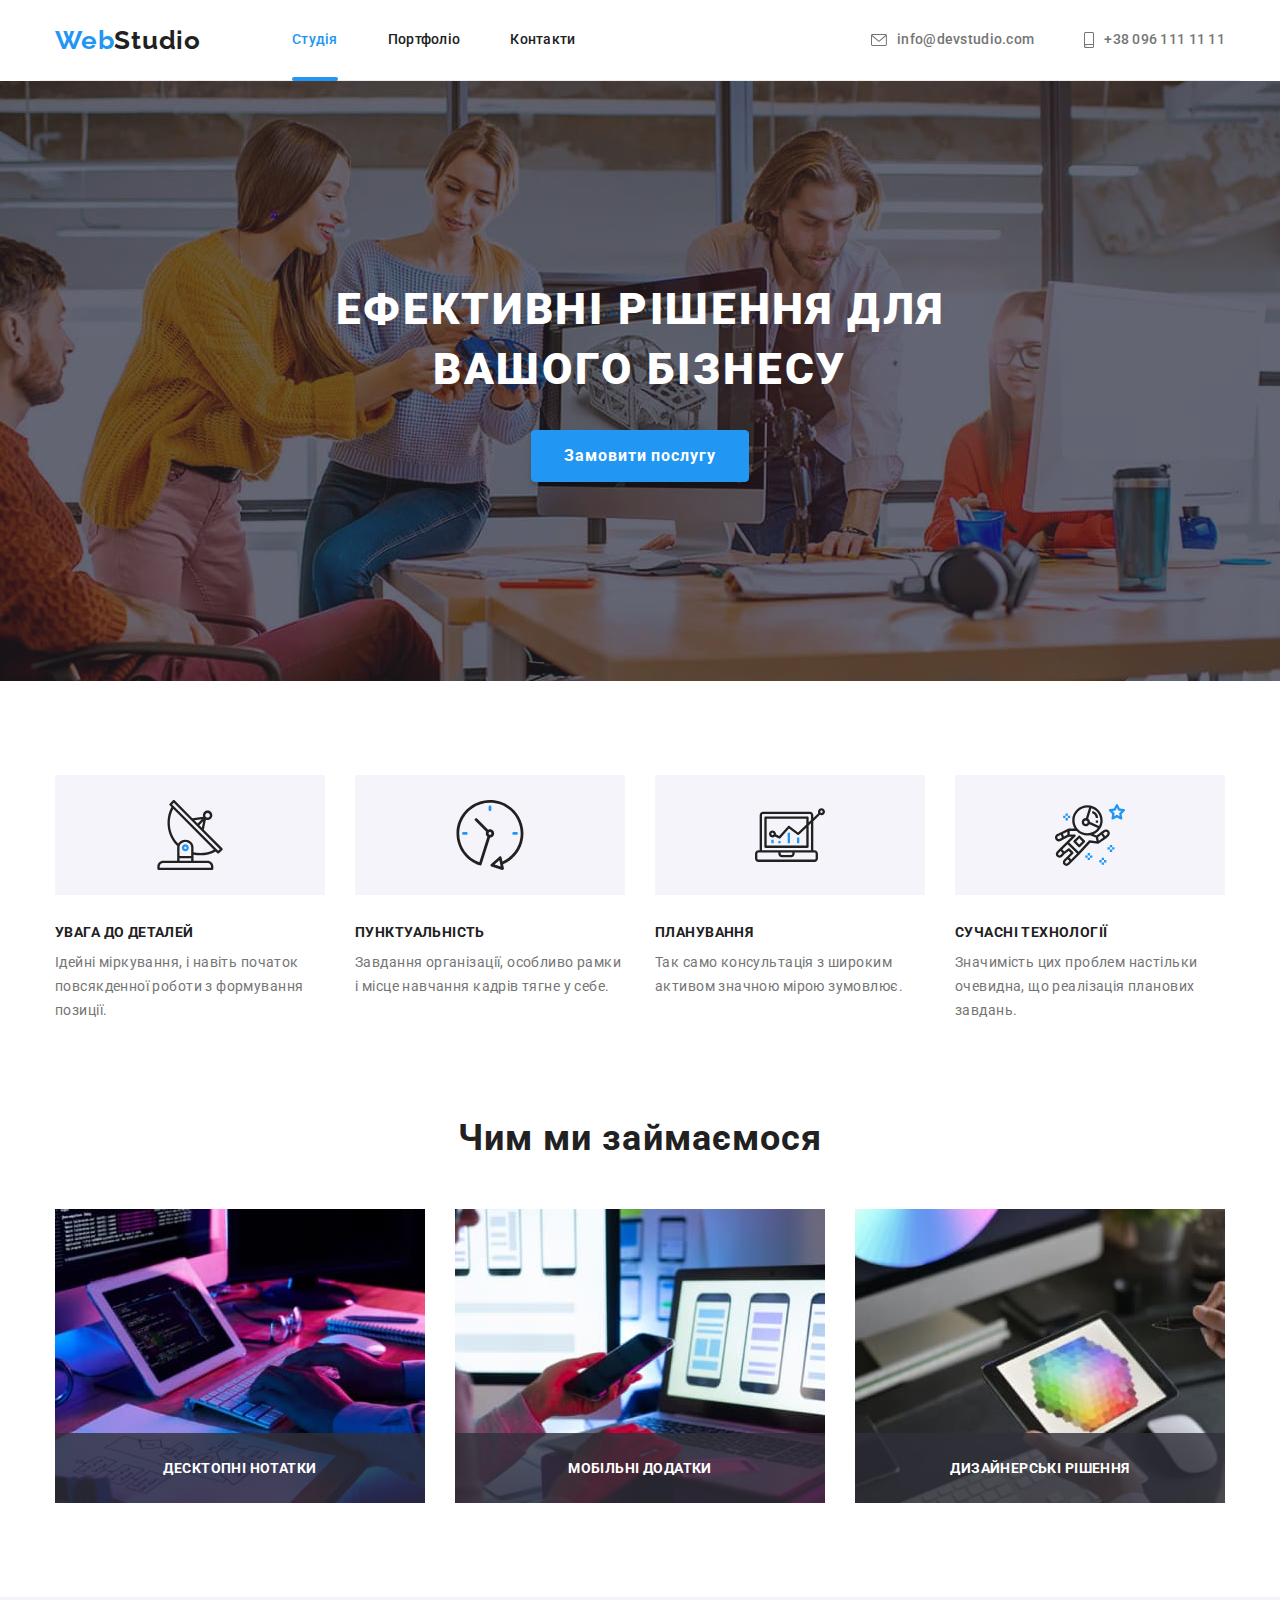
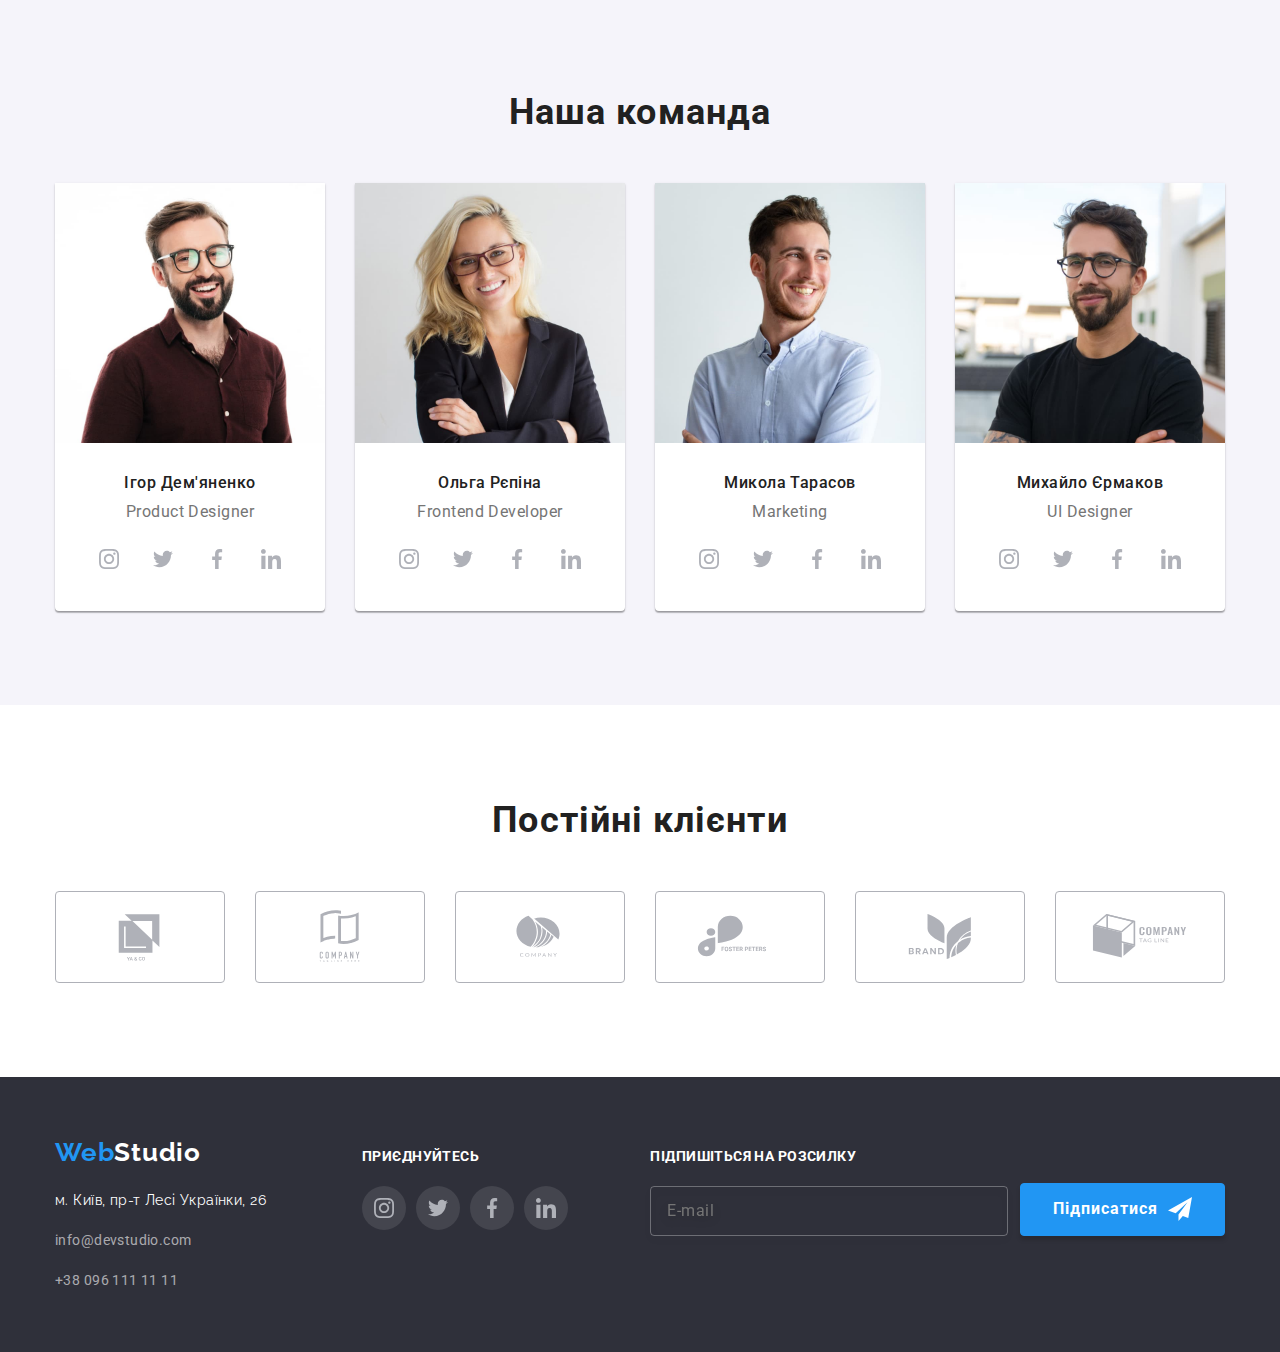
==== index.html @ d79de70c "Initial commit" ====
<!DOCTYPE html>
<html lang="uk">
  <head>
    <meta charset="UTF-8" />
    <meta http-equiv="X-UA-Compatible" content="IE=edge" />
    <meta name="viewport" content="width=device-width, initial-scale=1.0" />
    <title>WebStudio</title>
    <link rel="preconnect" href="https://fonts.googleapis.com" />
    <link rel="preconnect" href="https://fonts.gstatic.com" crossorigin />
    <link
      href="https://fonts.googleapis.com/css2?family=Raleway:wght@700&family=Roboto:wght@400;500;700;900&display=swap"
      rel="stylesheet"
    />
    <link
      rel="stylesheet"
      href="https://cdnjs.cloudflare.com/ajax/libs/modern-normalize/1.1.0/modern-normalize.min.css"
    />
    <link rel="stylesheet" href="./css/main.min.css" />
  </head>
  <body>
    <!--Шапка сторінки-->
    <header class="page-header">
      <div class="container page-header__container">
        <a href="./index.html" lang="en" class="logo"
          ><span class="logo__web">Web</span
          ><span>Studio</span></a
        >
        <nav class="nav">
          <ul class="nav__list">
            <li class="nav__item">
              <a class="nav__link nav__link--current" href="./index.html">Студія</a>
            </li>
            <li class="nav__item">
              <a class="nav__link" href="./portfolio.html">Портфоліо</a>
            </li>
            <li class="nav__item">
              <a class="nav__link" href="">Контакти</a>
            </li>
          </ul>
        </nav>

        <ul class="page-header__contacts">
          <li class="page-header__item">
            <a class="page-header__link" href="mailto:info@devstudio.com"
              ><svg class="page-header__icon" width="16px" height="12px">
                <use href="./images/symbol-defs.svg#icon-envelope"></use>
              </svg>
              info@devstudio.com</a
            >
          </li>
          <li class="page-header__item">
            <a class="page-header__link" href="tel:+380961111111"
              ><svg class="page-header__icon" width="10px" height="16px">
                <use href="./images/symbol-defs.svg#icon-smartphone"></use></svg
              >+38 096 111 11 11</a
            >
          </li>
        </ul>
      </div>
    </header>

    <!--Основна частина Ефективні рішення для вашого бізнесу-->
    <main>

      <!-- Hero  -->
      <section>
        <div class="hero">
          <div class="hero__container-title">
            <h1 class="hero__title">Ефективні рішення для вашого бізнесу</h1>
          </div>
          <button class="button-main hero__button" type="button" data-modal-open>
              Замовити послугу
          </button>
        </div>
      </section>

      <!-- Наші переваги-->
      <section class="feature section">
        <div class="container">
          <h2 class="hidden">Наші переваги</h2>
          <ul class="feature__list">
            <li>
              <div class="feature__card">
                <svg width="70" height="70">
                  <use href="./images/symbol-defs.svg#icon-antenna"></use>
                </svg>
              </div>
              <h3 class="feature__title">Увага до деталей</h3>
              <p class="feature__text">
                Ідейні міркування, і навіть початок повсякденної роботи з
                формування позиції.
              </p>
            </li>
            <li>
              <div class="feature__card">
                <svg width="70" height="70">
                  <use href="./images/symbol-defs.svg#icon-clock"></use>
                </svg>
              </div>
              <h3 class="feature__title">Пунктуальність</h3>
              <p class="feature__text">
                Завдання організації, особливо рамки і місце навчання кадрів
                тягне у себе.
              </p>
            </li>
            <li>
              <div class="feature__card">
                <svg width="70" height="70">
                  <use href="./images/symbol-defs.svg#icon-diagram"></use>
                </svg>
              </div>
              <h3 class="feature__title">Планування</h3>
              <p class="feature__text">
                Так само консультація з широким активом значною мірою зумовлює.
              </p>
            </li>
            <li>
              <div class="feature__card">
                <svg width="70" height="70">
                  <use href="./images/symbol-defs.svg#icon-astronaut"></use>
                </svg>
              </div>
              <h3 class="feature__title">Сучасні технології</h3>
              <p class="feature__text">
                Значимість цих проблем настільки очевидна, що реалізація
                планових завдань.
              </p>
            </li>
          </ul>
        </div>
      </section>

      <!--Чим ми займаємось-->
      <section class="services section">
        <div class="container">
          <h2 class="title">Чим ми займаємося</h2>
          <ul class="services-list">
            <li class="services-list__item">
              <img
                src="./images/box1.jpg"
                alt="Розробка сайтів"
                width="370"
                height="294"
              />
              <div class="services-list--decor">
                <h3 class="services-list__title">Десктопні нотатки</h3>
              </div>
            </li>
            <li class="services-list__item">
              <img
                src="./images/box2.jpg"
                alt="Розробка мобільних додатків"
                width="370"
                height="294"
              />
              <div class="services-list--decor">
                <h3 class="services-list__title">Мобільні додатки</h3>
              </div>
            </li>
            <li class="services-list__item">
              <img
                src="./images/box3.jpg"
                alt="Розробка дизайн макету"
                width="370"
                height="294"
              />
              <div class="services-list--decor">
                <h3 class="services-list__title">Дизайнерські рішення</h3>
              </div>
            </li>
          </ul>
        </div>
      </section>

      <!--Наша комада-->
      <section class="section section-bgc">
        <div class="container">
          <h2 class="title">Наша команда</h2>
          <ul class="staff-list">
            <li class="staff-list__item">
              <img src="./images/img.jpg" alt="Ігор Дем'яненко" width="270" />
              <div class="staff-list__description">
                <h3 class="staff-list__title">Ігор Дем'яненко</h3>
                <p class="staff-list__text" lang="en">Product Designer</p>
                
                <ul class="social-list">
                  <li class="social-list__item">
                    <a class="social-list__link" href="">
                      <svg class="social-list__icon" width="20px" height="20px">
                        <use
                          href="./images/symbol-defs.svg#icon-instagram"
                        ></use></svg
                    ></a>
                  </li>
                  <li class="social-list__item">
                    <a class="social-list__link" href="">
                      <svg class="social-list__icon" width="20px" height="20px">
                        <use
                          href="./images/symbol-defs.svg#icon-twitter"
                        ></use></svg
                    ></a>
                  </li>
                  <li class="social-list__item">
                    <a class="social-list__link" href="">
                      <svg class="social-list__icon" width="20px" height="20px">
                        <use
                          href="./images/symbol-defs.svg#icon-facebook"
                        ></use></svg
                    ></a>
                  </li>
                  <li class="social-list__item">
                    <a class="social-list__link" href="">
                      <svg class="social-list__icon" width="20px" height="20px">
                        <use
                          href="./images/symbol-defs.svg#icon-linkedin"
                        ></use></svg
                    ></a>
                  </li>
                </ul>
              </div>
            </li>
            <li class="staff-list__item">
              <img src="./images/img(1).jpg" alt="Ольга Рєпіна" width="270" />
              <div class="staff-list__description">
                <h3 class="staff-list__title">Ольга Рєпіна</h3>
                <p class="staff-list__text" lang="en">Frontend Developer</p>
                <ul class="social-list">
                  <li class="social-list__item">
                    <a class="social-list__link" href="">
                      <svg class="social-list__icon" width="20px" height="20px">
                        <use
                          href="./images/symbol-defs.svg#icon-instagram"
                        ></use></svg
                    ></a>
                  </li>
                  <li class="social-list__item">
                    <a class="social-list__link" href="">
                      <svg class="social-list__icon" width="20px" height="20px">
                        <use
                          href="./images/symbol-defs.svg#icon-twitter"
                        ></use></svg
                    ></a>
                  </li>
                  <li class="social-list__item">
                    <a class="social-list__link" href="">
                      <svg class="social-list__icon" width="20px" height="20px">
                        <use
                          href="./images/symbol-defs.svg#icon-facebook"
                        ></use></svg
                    ></a>
                  </li>
                  <li class="social-list__item">
                    <a class="social-list__link" href="">
                      <svg class="social-list__icon" width="20px" height="20px">
                        <use
                          href="./images/symbol-defs.svg#icon-linkedin"
                        ></use></svg
                    ></a>
                  </li>
                </ul>
              </div>
            </li>
            <li class="staff-list__item">
              <img src="./images/img(2).jpg" alt="Микола Тарасов" width="270" />
              <div class="staff-list__description">
                <h3 class="staff-list__title">Микола Тарасов</h3>
                <p class="staff-list__text" lang="en">Marketing</p>
                <ul class="social-list">
                  <li class="social-list__item">
                    <a class="social-list__link" href="">
                      <svg class="social-list__icon" width="20px" height="20px">
                        <use
                          href="./images/symbol-defs.svg#icon-instagram"
                        ></use></svg
                    ></a>
                  </li>
                  <li class="social-list__item">
                    <a class="social-list__link" href="">
                      <svg class="social-list__icon" width="20px" height="20px">
                        <use
                          href="./images/symbol-defs.svg#icon-twitter"
                        ></use></svg
                    ></a>
                  </li>
                  <li class="social-list__item">
                    <a class="social-list__link" href="">
                      <svg class="social-list__icon" width="20px" height="20px">
                        <use
                          href="./images/symbol-defs.svg#icon-facebook"
                        ></use></svg
                    ></a>
                  </li>
                  <li class="social-list__item">
                    <a class="social-list__link" href="">
                      <svg class="social-list__icon" width="20px" height="20px">
                        <use
                          href="./images/symbol-defs.svg#icon-linkedin"
                        ></use></svg
                    ></a>
                  </li>
                </ul>
              </div>
            </li>
            <li class="staff-list__item">
              <img
                src="./images/img(3).jpg"
                alt="Михайло Єрмаков"
                width="270"
              />
              <div class="staff-list__description">
                <h3 class="staff-list__title">Михайло Єрмаков</h3>
                <p class="staff-list__text" lang="en">UI Designer</p>
                <ul class="social-list">
                  <li class="social-list__item">
                    <a class="social-list__link" href="">
                      <svg class="social-list__icon" width="20px" height="20px">
                        <use
                          href="./images/symbol-defs.svg#icon-instagram"
                        ></use></svg
                    ></a>
                  </li>
                  <li class="social-list__item">
                    <a class="social-list__link" href="">
                      <svg class="social-list__icon" width="20px" height="20px">
                        <use
                          href="./images/symbol-defs.svg#icon-twitter"
                        ></use></svg
                    ></a>
                  </li>
                  <li class="social-list__item">
                    <a class="social-list__link" href="">
                      <svg class="social-list__icon" width="20px" height="20px">
                        <use
                          href="./images/symbol-defs.svg#icon-facebook"
                        ></use></svg
                    ></a>
                  </li>
                  <li class="social-list__item">
                    <a class="social-list__link" href="">
                      <svg class="social-list__icon" width="20px" height="20px">
                        <use
                          href="./images/symbol-defs.svg#icon-linkedin"
                        ></use></svg
                    ></a>
                  </li>
                </ul>
              </div>
            </li>
          </ul>
        </div>
      </section>

      <!-- Наші клієнти -->
      <section class="section">
        <div class="container">
          <h2 class="title">Постійні клієнти</h2>
          <ul class="clients-list">
            <li class="clients__item">
              <a class="clients__link" href="">
                <svg class="clients__icon" width="106" height="60">
                  <use href="./images/symbol-defs.svg#icon-clients1"></use>
                </svg>
              </a>
            </li>
            <li class="clients__item">
              <a class="clients__link" href="">
                <svg class="clients__icon" width="106" height="60">
                  <use href="./images/symbol-defs.svg#icon-clients2"></use>
                </svg>
              </a>
            </li>
            <li class="clients__item">
              <a class="clients__link" href="">
                <svg class="clients__icon" width="106" height="60">
                  <use href="./images/symbol-defs.svg#icon-clients3"></use>
                </svg>
              </a>
            </li>
            <li class="clients__item">
              <a class="clients__link" href="">
                <svg class="clients__icon" width="106" height="60">
                  <use href="./images/symbol-defs.svg#icon-clients4"></use>
                </svg>
              </a>
            </li>
            <li class="clients__item">
              <a class="clients__link" href="">
                <svg class="clients__icon" width="106" height="60">
                  <use href="./images/symbol-defs.svg#icon-clients5"></use>
                </svg>
              </a>
            </li>
            <li class="clients__item">
              <a class="clients__link" href="">
                <svg class="clients__icon" width="106" height="60">
                  <use href="./images/symbol-defs.svg#icon-clients6"></use>
                </svg>
              </a>
            </li>
          </ul>
        </div>
      </section>
    </main>

    <!--Футер-->
    <footer class="footer">
      <div class="container footer--container">
        <div class="logo logo__footer--thumb">
          <a class="logo logo__footer" href="./index.html" lang="en"
            ><span class="logo__web">Web</span
            ><span class="logo--white">Studio</span></a
          >

          <address class="address">
            <p class="address__text">м. Київ, пр-т Лесі Українки, 26</p>
            <ul class="address__list">
              <li class="address__item">
                <a class="address__link" href="mailto:info@devstudio.com"
                  >info@devstudio.com</a
                >
              </li>
              <li class="address__item">
                <a class="address__link" href="tel:+380961111111">+38 096 111 11 11</a>
              </li>
            </ul>
          </address>
        </div>
        <div class="join">
          <p class="join__text">Приєднуйтесь</p>
          <ul class="social-list">
            <li class="social-list__item social-list__item--bgc">
              <a class="social-list__link" href="">
                <svg class="social-list__icon" width="20px" height="20px">
                  <use
                    href="./images/symbol-defs.svg#icon-instagram"
                  ></use></svg
              ></a>
            </li>
            <li class="social-list__item social-list__item--bgc">
              <a class="social-list__link" href="">
                <svg class="social-list__icon" width="20px" height="20px">
                  <use
                    href="./images/symbol-defs.svg#icon-twitter"
                  ></use></svg
              ></a>
            </li>
            <li class="social-list__item social-list__item--bgc">
              <a class="social-list__link" href="">
                <svg class="social-list__icon" width="20px" height="20px">
                  <use
                    href="./images/symbol-defs.svg#icon-facebook"
                  ></use></svg
              ></a>
            </li>
            <li class="social-list__item social-list__item--bgc">
              <a class="social-list__link" href="">
                <svg class="social-list__icon" width="20px" height="20px">
                  <use
                    href="./images/symbol-defs.svg#icon-linkedin"
                  ></use></svg
              ></a>
            </li>
          </ul>
         
        </div>
        <form class="subscribe">
          <label class="subscribe__text">Підпишіться на розсилку</label>
          <div class="subscribe--thumb">
            <input
              class="subscribe__field"
              type="email"
              id="#user_email"
              placeholder="E-mail"/>
            <button class="button-main button--icon" type="submit">
              Підписатися
              <svg class="icon" width="24" height="24">
                <use href="./images/symbol-defs.svg#icon-send"></use>
              </svg>
            </button>
          </form>
      </div>
    </footer>

    <div class="backdrop is-hidden" data-modal>
      <div class="modal">
        <form class="callback" name="Call back" autocomplete="on">
          <p class="callback__title">Залиште свої дані, ми вам передзвонимо</p>
          <label class="callback__lable">
            Ім'я
            <input class="callback__field" type="text" name="username" autofocus />
            <svg class="callback__icon" width="18" height="18">
              <use href="./images/symbol-defs.svg#icon-person-black"></use>
            </svg>
          </label>
          <label class="callback__lable"
            >Телефон
            <input class="callback__field" type="tel" name="phone_number" />
            <svg class="callback__icon" width="18" height="18">
              <use href="./images/symbol-defs.svg#icon-phone-black"></use>
            </svg>
          </label>
          <label class="callback__lable"
            >Пошта
            <input class="callback__field" type="email" name="email" />
            <svg class="callback__icon" width="18" height="18">
              <use href="./images/symbol-defs.svg#icon-email-black"></use>
            </svg>
          </label>
          <label class="callback__lable"
            >Коментар
            <textarea
              class="callback__textarea"
              name="coments"
              placeholder="Введіть коментар"
            ></textarea>
          </label>
          <label class="callback__checkbox ">
            <input
              class="callback__checkbox-field"
              type="checkbox"
              name="agreement"
              value="agry"
            />
            <svg class="callback__check-icon" width="16" height="15">
              <use href="./images/symbol-defs.svg#icon-check"></use>
            </svg>
            Погоджуюся з розсилкою та приймаю&nbsp;
            <a class="callback__link-agreement" href="">Умови договору</a>
          </label>
          <button class="button-main" type="submit">Відправити</button>
        </form>
        <button class="modal-button button" type="button" data-modal-close>
          <svg width="18" height="18">
            <use href="./images/symbol-defs.svg#icon-close"></use>
          </svg>
        </button>
      </div>
    </div>
  </body>
  <script src="./js/modal.js"></script>
</html>
---- css/main.min.css ----
h1,h2,h3,h4,h5,h6,p,ul,button{margin:0;padding:0}a{text-decoration:none;font-family:Roboto,sans-serif}img{display:block}.icon{fill:currentColor}.container{width:1200px;margin:0 auto;padding-left:15px;padding-right:15px}:root{--primery-text-color: #757575;--title-text-color: #212121;--accent-color: #2196f3;--link-text:#AFB1B8;--white: #ffffff;--time-changes: cubic-bezier(0.4, 0, 0.2, 1)}ul{list-style:none;margin:0;padding:0}body{margin:0;background-color:var(--white);color:var(--primery-text-color);font-family:Roboto,sans-serif}.section{padding-top:94px;padding-bottom:94px}.title{margin-bottom:50px;color:var(--title-text-color);font-size:36px;line-height:1.17;letter-spacing:.03em;text-align:center}.logo{color:var(--title-text-color);font-family:Raleway,sans-serif;font-weight:700;font-size:26px;line-height:1.19;letter-spacing:.03em;margin-right:91px}.logo__web{color:var(--accent-color)}.button-main{padding:10px 32px;color:#fff;background-color:var(--accent-color);font-family:inherit;font-weight:700;font-size:16px;line-height:1.88;letter-spacing:.06em;cursor:pointer;border-radius:4px;border:1px solid var(--accent-color);box-shadow:0px 4px 4px rgba(0,0,0,.15);transition:background-color 250ms var(--time-changes)}.button-main:active{background:#188ce8;outline:rgba(0,0,0,0)}.page-header__container{display:flex;align-items:center;border-bottom:1px solid #ececec}.nav{margin-right:auto}.nav__list{display:flex}.nav__item:not(:last-child),.page-header__item:not(:last-child){margin-right:50px}.nav__link:hover,.nav__link:focus,.page-header__link:hover,.page-header__link:focus,.nav__link--current{color:var(--accent-color);outline:rgba(0,0,0,0)}.nav__link{display:block;padding-top:32px;padding-bottom:32px;color:var(--title-text-color);font-weight:500;font-size:14px;line-height:1.14;letter-spacing:.02em;transition:color 250ms var(--time-changes)}.nav__link--current{position:relative;color:var(--accent-color)}.nav__link--current::after{position:absolute;bottom:-1px;display:block;content:"";width:100%;height:4px;background-color:var(--accent-color);border-radius:2px}.page-header__link{display:flex;align-items:center;color:var(--primery-text-color);transition:color 250ms var(--time-changes)}.page-header__contacts{display:flex;align-items:center;font-weight:500;font-size:14px;line-height:1.14;letter-spacing:.02em}.page-header__icon{margin-right:10px;fill:currentColor}.hero{background-size:cover;background-position:center;background-repeat:no-repeat;height:600px;max-width:1600px;background-image:linear-gradient(rgba(47, 48, 58, 0.4), rgba(47, 48, 58, 0.4)),url(../images/bg/Img.jpg),url(../images/bg/Bg.jpg);margin-left:auto;margin-right:auto;display:flex;flex-direction:column;justify-content:center;align-items:center}.hero__container-title{width:696px;height:120px;text-align:center}.hero__title{color:var(--white);font-weight:900;font-size:44px;line-height:1.36;letter-spacing:.06em;text-transform:uppercase}.hero__button{margin-top:30px}.hidden{position:absolute;width:1px;height:1px;margin:-1px;border:0;padding:0;white-space:nowrap;-webkit-clip-path:inset(100%);clip-path:inset(100%);clip:rect(0 0 0 0);overflow:hidden}.feature__list{display:flex;gap:30px;flex-basis:calc((100% - 90px)/4)}.feature__card{display:flex;justify-content:center;align-items:center;margin-bottom:30px;width:270px;height:120px;background-color:#f5f4fa}.feature__title{margin-bottom:10px;color:var(--title-text-color);font-size:14px;line-height:1.14;letter-spacing:.03em;text-transform:uppercase}.feature__text{font-size:14px;line-height:1.71;letter-spacing:.03em}.services{padding-top:0}.services-list{display:flex}.services-list__item:not(:last-child){margin-right:30px}.services-list__item{position:relative}.services-list--decor{position:absolute;display:flex;align-items:center;justify-content:center;bottom:0;left:0;width:100%;height:70px;background:rgba(47,48,58,.8)}.services-list__title{font-size:14px;line-height:1.1428571429;letter-spacing:.03em;text-transform:uppercase;color:var(--white)}.section-bgc{background-color:#f5f4fa}.staff-list{display:flex}.staff-list__item:not(:last-child){margin-right:30px}.staff-list__item{background-color:var(--white);min-width:270px;min-height:368px;box-shadow:0px 1px 3px rgba(0,0,0,.12),0px 1px 1px rgba(0,0,0,.14),0px 2px 1px rgba(0,0,0,.2);border-radius:0px 0px 4px 4px}.staff-list__description{padding:30px 32px}.staff-list__title{margin-bottom:10px;color:var(--title-text-color);font-weight:500;font-size:16px;line-height:1.19;letter-spacing:.03em;text-align:center}.staff-list__text{margin-bottom:16px;font-size:16px;line-height:1.19;letter-spacing:.03em;text-align:center}.social-list{display:flex;gap:10px;justify-content:center;align-items:center}.social-list__item{display:flex;justify-content:center;align-items:center;width:44px;height:44px}.social-list__link{display:flex;justify-content:center;align-items:center;width:100%;height:100%;border-radius:50%;color:var(--link-text);transition:background-color 250ms var(--time-changes)}.social-list__link:hover,.social-list__link:focus{background-color:var(--accent-color);border-radius:50%;color:var(--white);width:100%;height:100%;outline:rgba(0,0,0,0)}.social-list__icon{fill:currentColor}.clients-list{display:flex;gap:30px;justify-content:center;align-items:center}.clients__item{width:170px;height:92px}.clients__link{display:flex;justify-content:center;align-items:center;width:100%;height:100%;color:var(--link-text);border:1px solid var(--link-text);border-radius:4px;transition:color 250ms var(--time-changes),border-color 250ms var(--time-changes)}.clients__link:hover,.clients__link:focus{color:var(--accent-color);outline:rgba(0,0,0,0);border-color:var(--accent-color)}.clients__icon{fill:currentColor}.footer{background-color:#2f303a;padding-top:60px;padding-bottom:60px}.footer--container{display:flex;align-items:baseline}.logo__footer--thumb{margin-right:70px}.logo__footer{display:inline-block;margin-bottom:20px}.logo--white{color:var(--white)}.address__text,.address__link{font-style:normal;font-weight:400;font-size:14px;line-height:1.7142857143;letter-spacing:.03em}.address__text{margin-bottom:9px;color:var(--white)}.address__link{display:inline-block;color:rgba(255,255,255,.6);transition:color 250ms var(--time-changes)}.address__item:not(:last-child){margin-bottom:9px}.address__link:hover,.address__link:focus{color:var(--accent-color);outline:rgba(0,0,0,0)}.join{margin-right:auto}.join__text{margin-bottom:20px;font-weight:700;font-size:14px;line-height:1.3333333333;letter-spacing:.03em;text-transform:uppercase;color:var(--white)}.social-list__item--bgc{width:44px;height:44px;border-radius:50%;background:rgba(255,255,255,.1)}.subscribe__text{margin-right:12px;font-weight:700;font-size:14px;line-height:1.1428571429;letter-spacing:.03em;text-transform:uppercase;color:var(--white)}.subscribe__field{min-width:358px;min-height:50px;padding-left:16px;margin-right:12px;margin-top:20px;margin-bottom:0;font-size:16px;line-height:1.25;letter-spacing:.03em;color:rgba(255,255,255,.6);background-color:rgba(0,0,0,0);border:1px solid rgba(255,255,255,.3);filter:drop-shadow(0px 4px 4px rgba(0, 0, 0, 0.15));border-radius:4px}.subscribe__field:focus-within{outline:rgba(0,0,0,0)}.subscribe::-moz-placeholder{font-size:16px;line-height:1.25;letter-spacing:.03em;color:rgba(255,255,255,.6)}.subscribe:-ms-input-placeholder{font-size:16px;line-height:1.25;letter-spacing:.03em;color:rgba(255,255,255,.6)}.subscribe::placeholder{font-size:16px;line-height:1.25;letter-spacing:.03em;color:rgba(255,255,255,.6)}.subscribe--thumb{display:flex;align-items:flex-end}.button--icon{display:inline-flex;align-items:center;gap:10px}.portfolio .title{margin-bottom:4px;color:var(--title-text-color);font-size:18px;line-height:2;letter-spacing:.06em}.buttons-list{display:flex;justify-content:center;gap:8px;flex-basis:calc((100% - 120px)/5);margin-bottom:50px}.button-secondary{padding:6px 22px;border:none;border-radius:4px;color:var(--title-text-color);background-color:#f5f4fa;font-weight:500;font-size:16px;line-height:1.62;text-align:center;letter-spacing:.03em;cursor:pointer;transition:background-color 250ms var(--time-changes),color 250ms var(--time-changes),box-shadow 250ms var(--time-changes)}.button-secondary:hover,.button-secondary:focus{background-color:var(--accent-color);color:#fff;outline:rgba(0,0,0,0);box-shadow:0px 3px 1px rgba(0,0,0,.1),0px 1px 2px rgba(0,0,0,.08),0px 2px 2px rgba(0,0,0,.12)}.projects-list{display:flex;flex-wrap:wrap;gap:30px;flex-basis:calc((100% - 60px)/3)}.projects-list__link{display:block;transition:box-shadow 250ms var(--time-changes)}.projects-list__link:hover,.projects-list__link:focus{outline:rgba(0,0,0,0);box-shadow:0px 1px 1px rgba(0,0,0,.12),0px 4px 4px rgba(0,0,0,.06),1px 4px 6px rgba(0,0,0,.16)}.projects-list--thumb{position:relative;overflow:hidden}.projects-list--thumb::after{position:absolute;display:block;content:"";width:100%;height:100%;background-color:rgba(33,150,243,.9);transform:translateX(0);z-index:1;transition:transform 250ms var(--time-changes)}.projects-list__link:hover .projects-list--thumb::after,.projects-list__link:focus .projects-list--thumb::after,.projects-list__link:hover .projects-list__overflow,.projects-list__link:focus .projects-list__overflow{transform:translateY(-100%);opacity:1}.projects-list__overflow{z-index:2;transform:translateY(0);display:flex;justify-content:center;align-items:center;padding:63px 24px;position:absolute;width:100%;height:100%;transition:transform 250ms var(--time-changes);font-size:18px;line-height:1.5555555556;letter-spacing:.03em;color:#fff}.projects-list__description{box-sizing:border-box;width:100%;padding:20px 24px;border-left:1px solid #eee;border-right:1px solid #eee;border-bottom:1px solid #eee}.projects-list__title{font-family:"Roboto";font-size:18px;line-height:2;letter-spacing:.06em;color:var(--title-text-color)}.projects-list__text{font-family:"Roboto";font-size:16px;line-height:1.875;letter-spacing:.03em;color:var(--primery-text-color)}.projects-list__text{color:var(--primery-text-color);font-style:normal;font-weight:400;font-size:16px;line-height:1.88;letter-spacing:.03em}.backdrop{position:fixed;top:0;left:0;width:100%;height:100%;opacity:1;background:rgba(0,0,0,.2);visibility:visible;transition:visibility 500ms var(--time-changes),opacity 500ms var(--time-changes)}.is-hidden{visibility:hidden;opacity:0;pointer-events:none}.modal{position:absolute;top:50%;left:50%;transform:translate(-50%, -50%);padding:40px;background-color:#fff;min-width:528px;min-height:581px;box-shadow:0px 1px 3px rgba(0,0,0,.12),0px 1px 1px rgba(0,0,0,.14),0px 2px 1px rgba(0,0,0,.2);border-radius:4px;transition:transform 250 linear}.modal-button{position:absolute;right:8px;top:8px;display:flex;align-items:center;justify-content:center;cursor:pointer;width:30px;height:30px;background:rgba(0,0,0,0);border:1px solid rgba(0,0,0,.1);border-radius:50%;transition:fill 250ms var(--time-changes)}.modal-button:hover,.modal-button:focus{fill:var(--accent-color)}.callback__title{font-weight:700;font-size:20px;line-height:1.15;text-align:center;letter-spacing:.03em;color:var(--title-text-color);margin-bottom:12px}.callback__lable{position:relative;display:flex;flex-direction:column;margin-bottom:10px;font-size:12px;line-height:1.1666666667;letter-spacing:.01em;color:var(--primery-text-color)}.callback__item:nth-child(5){margin-bottom:20px}.callback__field{margin-top:4px;border:1px solid rgba(33,33,33,.2);border-radius:4px;padding-left:42px;padding-top:12px;padding-bottom:12px}.callback__textarea{margin-top:4px;padding:12px 16px;border:1px solid rgba(33,33,33,.2);border-radius:4px;width:448px;height:120px;resize:none;transition:outline 250ms var(--time-changes)}.callback__checkboxx{display:flex;flex-direction:row;justify-content:center;align-items:center;margin-bottom:30px;font-weight:400;font-size:14px;line-height:1.7142857143;letter-spacing:.03em}.callback ::-moz-placeholder{font-weight:400;font-size:12px;line-height:1.1666666667;letter-spacing:.01em;color:rgba(117,117,117,.5)}.callback :-ms-input-placeholder{font-weight:400;font-size:12px;line-height:1.1666666667;letter-spacing:.01em;color:rgba(117,117,117,.5)}.callback ::placeholder{font-weight:400;font-size:12px;line-height:1.1666666667;letter-spacing:.01em;color:rgba(117,117,117,.5)}.callback__icon{position:absolute;top:50%;left:12px;transition:fill 250ms var(--time-changes)}.callback__lable:focus-within .callback__icon{fill:var(--accent-color)}.callback__field{transition:outline 250ms var(--time-changes)}.callback__lable:focus-within .callback__field,.callback__lable:focus-within .callback__textarea{outline:1px solid var(--accent-color)}.callback__link-agreement{font-size:14px;line-height:1.7142857143;letter-spacing:.03em;-webkit-text-decoration-line:underline;text-decoration-line:underline;color:#2196f3}.callback__check-icon{width:16px;height:15px;border:2px solid #212121;border-radius:3px;background-size:contain;background-origin:border-box;margin-right:8px;transition:background-color 250ms var(--time-changes)}.callback__checkbox-field{-webkit-appearance:none;-moz-appearance:none;appearance:none}.callback__checkbox-field:checked~.callback__check-icon{background-color:var(--accent-color);border-color:var(--accent-color)}.button-main{display:flex;justify-content:center;margin-left:auto;margin-right:auto}/*# sourceMappingURL=main.min.css.map */
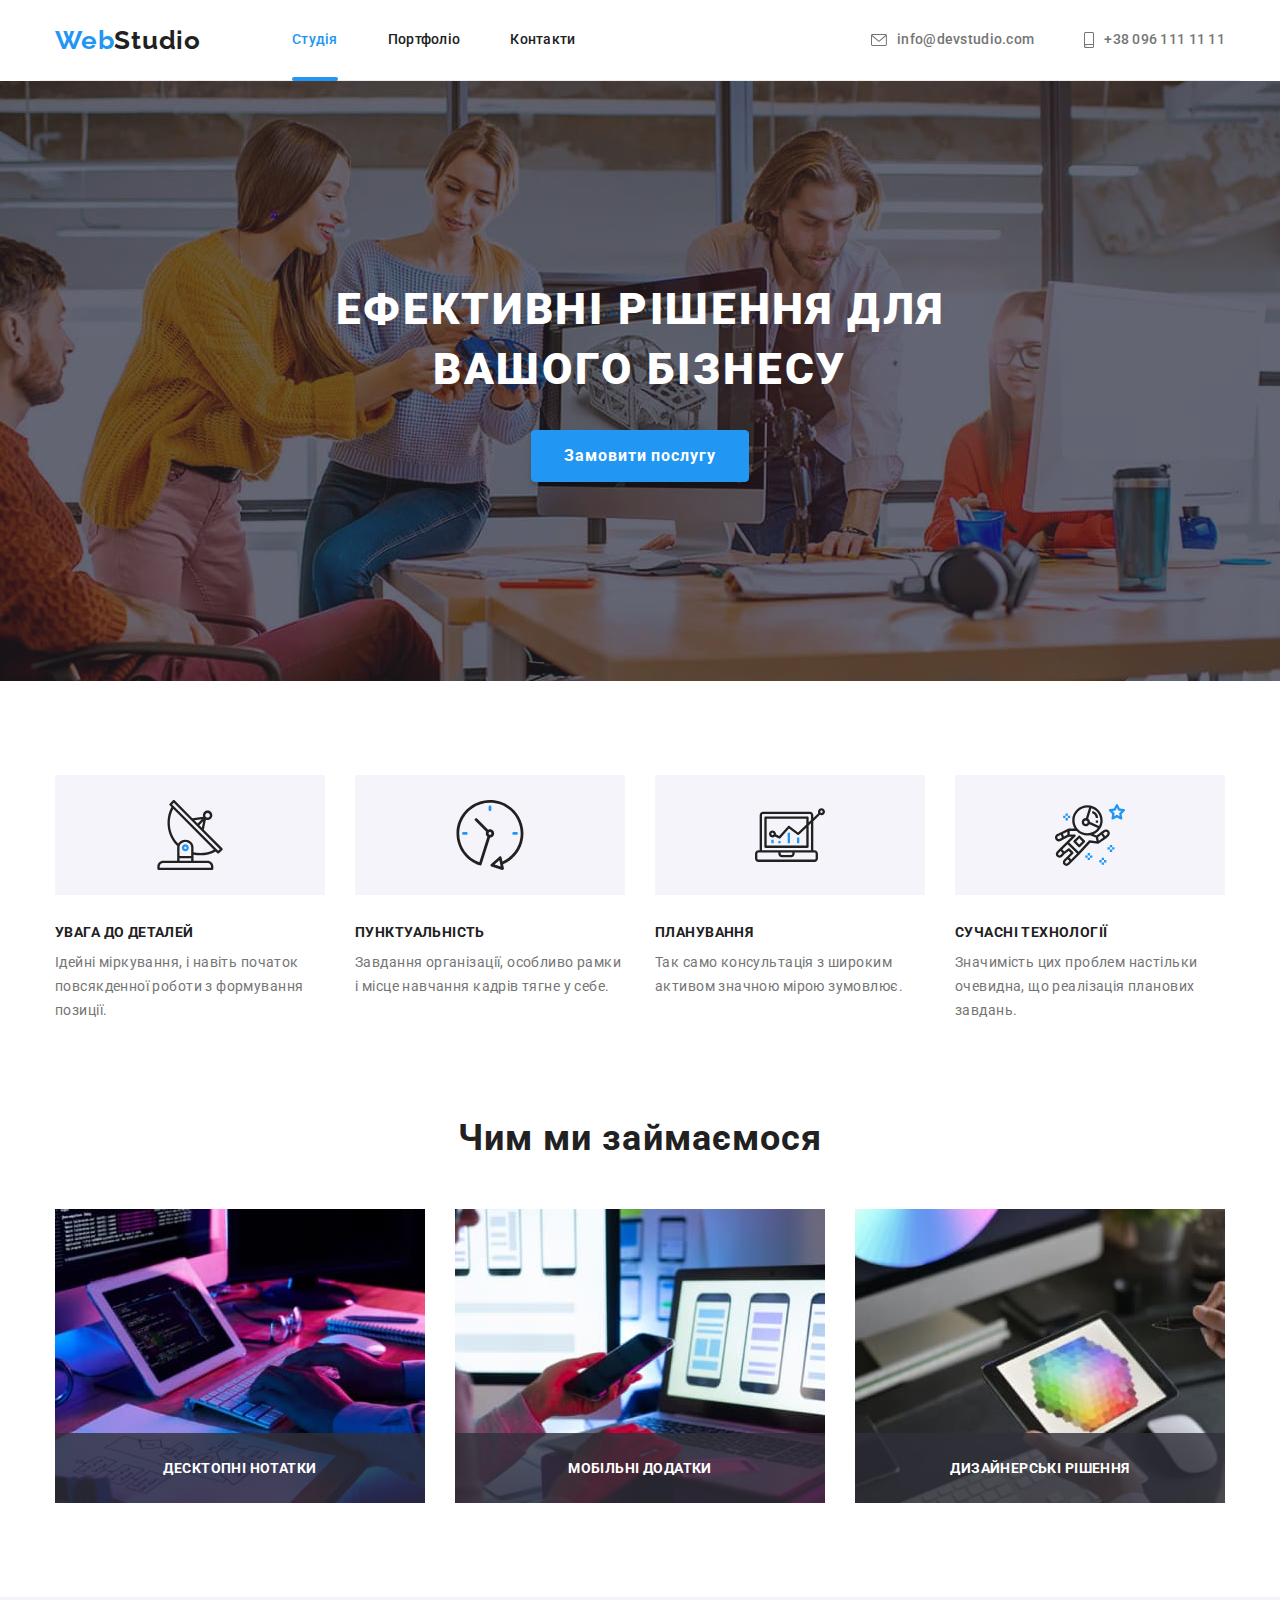
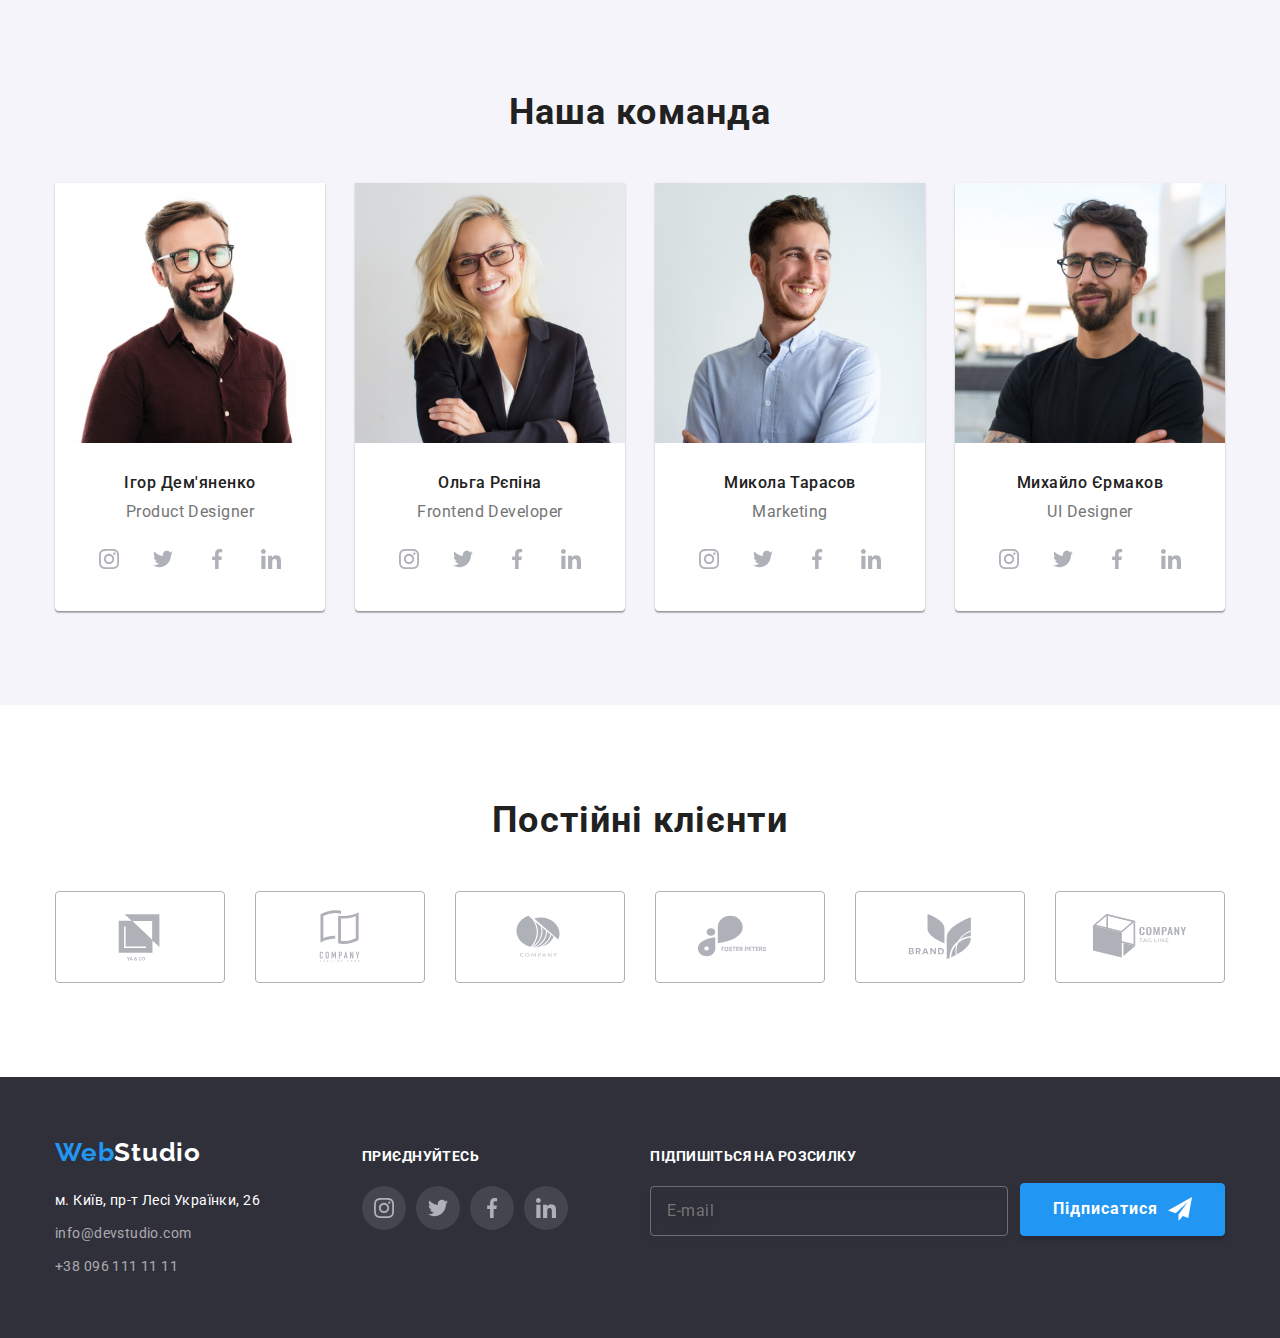
==== commit ebd6ba4f: "final version!" ====
--- a/index.html
+++ b/index.html
@@ -11,10 +11,10 @@
       href="https://fonts.googleapis.com/css2?family=Raleway:wght@700&family=Roboto:wght@400;500;700;900&display=swap"
       rel="stylesheet"
     />
-    <link
+    <!-- <link
       rel="stylesheet"
       href="https://cdnjs.cloudflare.com/ajax/libs/modern-normalize/1.1.0/modern-normalize.min.css"
-    />
+    /> -->
     <link rel="stylesheet" href="./css/main.min.css" />
   </head>
   <body>
@@ -68,14 +68,14 @@
           <div class="hero__container-title">
             <h1 class="hero__title">Ефективні рішення для вашого бізнесу</h1>
           </div>
-          <button class="button-main hero__button" type="button" data-modal-open>
+          <button class="hero__button" type="button" data-modal-open>
               Замовити послугу
           </button>
         </div>
       </section>
 
       <!-- Наші переваги-->
-      <section class="feature section">
+      <section class="feature">
         <div class="container">
           <h2 class="hidden">Наші переваги</h2>
           <ul class="feature__list">
@@ -131,41 +131,41 @@
       </section>
 
       <!--Чим ми займаємось-->
-      <section class="services section">
+      <section class="services">
         <div class="container">
-          <h2 class="title">Чим ми займаємося</h2>
-          <ul class="services-list">
-            <li class="services-list__item">
+          <h2>Чим ми займаємося</h2>
+          <ul class="services__list">
+            <li class="services__item">
               <img
                 src="./images/box1.jpg"
                 alt="Розробка сайтів"
                 width="370"
                 height="294"
               />
-              <div class="services-list--decor">
-                <h3 class="services-list__title">Десктопні нотатки</h3>
-              </div>
-            </li>
-            <li class="services-list__item">
+              <div class="services__decor">
+                <h3 class="services__title">Десктопні нотатки</h3>
+              </div>
+            </li>
+            <li class="services__item">
               <img
                 src="./images/box2.jpg"
                 alt="Розробка мобільних додатків"
                 width="370"
                 height="294"
               />
-              <div class="services-list--decor">
-                <h3 class="services-list__title">Мобільні додатки</h3>
-              </div>
-            </li>
-            <li class="services-list__item">
+              <div class="services__decor">
+                <h3 class="services__title">Мобільні додатки</h3>
+              </div>
+            </li>
+            <li class="services__item">
               <img
                 src="./images/box3.jpg"
                 alt="Розробка дизайн макету"
                 width="370"
                 height="294"
               />
-              <div class="services-list--decor">
-                <h3 class="services-list__title">Дизайнерські рішення</h3>
+              <div class="services__decor">
+                <h3 class="services__title">Дизайнерські рішення</h3>
               </div>
             </li>
           </ul>
@@ -173,44 +173,44 @@
       </section>
 
       <!--Наша комада-->
-      <section class="section section-bgc">
+      <section class="staff">
         <div class="container">
-          <h2 class="title">Наша команда</h2>
-          <ul class="staff-list">
-            <li class="staff-list__item">
+          <h2>Наша команда</h2>
+          <ul class="staff__list">
+            <li class="staff__item">
               <img src="./images/img.jpg" alt="Ігор Дем'яненко" width="270" />
-              <div class="staff-list__description">
-                <h3 class="staff-list__title">Ігор Дем'яненко</h3>
-                <p class="staff-list__text" lang="en">Product Designer</p>
+              <div class="staff__description">
+                <h3 class="staff__title">Ігор Дем'яненко</h3>
+                <p class="staff__text" lang="en">Product Designer</p>
                 
                 <ul class="social-list">
-                  <li class="social-list__item">
-                    <a class="social-list__link" href="">
-                      <svg class="social-list__icon" width="20px" height="20px">
+                  <li class="social__item">
+                    <a class="social__link" href="">
+                      <svg class="social__icon" width="20px" height="20px">
                         <use
                           href="./images/symbol-defs.svg#icon-instagram"
                         ></use></svg
                     ></a>
                   </li>
-                  <li class="social-list__item">
-                    <a class="social-list__link" href="">
-                      <svg class="social-list__icon" width="20px" height="20px">
+                  <li class="social__item">
+                    <a class="social__link" href="">
+                      <svg class="social__icon" width="20px" height="20px">
                         <use
                           href="./images/symbol-defs.svg#icon-twitter"
                         ></use></svg
                     ></a>
                   </li>
-                  <li class="social-list__item">
-                    <a class="social-list__link" href="">
-                      <svg class="social-list__icon" width="20px" height="20px">
+                  <li class="social__item">
+                    <a class="social__link" href="">
+                      <svg class="social__icon" width="20px" height="20px">
                         <use
                           href="./images/symbol-defs.svg#icon-facebook"
                         ></use></svg
                     ></a>
                   </li>
-                  <li class="social-list__item">
-                    <a class="social-list__link" href="">
-                      <svg class="social-list__icon" width="20px" height="20px">
+                  <li class="social__item">
+                    <a class="social__link" href="">
+                      <svg class="social__icon" width="20px" height="20px">
                         <use
                           href="./images/symbol-defs.svg#icon-linkedin"
                         ></use></svg
@@ -219,39 +219,39 @@
                 </ul>
               </div>
             </li>
-            <li class="staff-list__item">
+            <li class="staff__item">
               <img src="./images/img(1).jpg" alt="Ольга Рєпіна" width="270" />
-              <div class="staff-list__description">
-                <h3 class="staff-list__title">Ольга Рєпіна</h3>
-                <p class="staff-list__text" lang="en">Frontend Developer</p>
+              <div class="staff__description">
+                <h3 class="staff__title">Ольга Рєпіна</h3>
+                <p class="staff__text" lang="en">Frontend Developer</p>
                 <ul class="social-list">
-                  <li class="social-list__item">
-                    <a class="social-list__link" href="">
-                      <svg class="social-list__icon" width="20px" height="20px">
+                  <li class="social__item">
+                    <a class="social__link" href="">
+                      <svg class="social__icon" width="20px" height="20px">
                         <use
                           href="./images/symbol-defs.svg#icon-instagram"
                         ></use></svg
                     ></a>
                   </li>
-                  <li class="social-list__item">
-                    <a class="social-list__link" href="">
-                      <svg class="social-list__icon" width="20px" height="20px">
+                  <li class="social__item">
+                    <a class="social__link" href="">
+                      <svg class="social__icon" width="20px" height="20px">
                         <use
                           href="./images/symbol-defs.svg#icon-twitter"
                         ></use></svg
                     ></a>
                   </li>
-                  <li class="social-list__item">
-                    <a class="social-list__link" href="">
-                      <svg class="social-list__icon" width="20px" height="20px">
+                  <li class="social__item">
+                    <a class="social__link" href="">
+                      <svg class="social__icon" width="20px" height="20px">
                         <use
                           href="./images/symbol-defs.svg#icon-facebook"
                         ></use></svg
                     ></a>
                   </li>
-                  <li class="social-list__item">
-                    <a class="social-list__link" href="">
-                      <svg class="social-list__icon" width="20px" height="20px">
+                  <li class="social__item">
+                    <a class="social__link" href="">
+                      <svg class="social__icon" width="20px" height="20px">
                         <use
                           href="./images/symbol-defs.svg#icon-linkedin"
                         ></use></svg
@@ -260,39 +260,39 @@
                 </ul>
               </div>
             </li>
-            <li class="staff-list__item">
+            <li class="staff__item">
               <img src="./images/img(2).jpg" alt="Микола Тарасов" width="270" />
-              <div class="staff-list__description">
-                <h3 class="staff-list__title">Микола Тарасов</h3>
-                <p class="staff-list__text" lang="en">Marketing</p>
+              <div class="staff__description">
+                <h3 class="staff__title">Микола Тарасов</h3>
+                <p class="staff__text" lang="en">Marketing</p>
                 <ul class="social-list">
-                  <li class="social-list__item">
-                    <a class="social-list__link" href="">
-                      <svg class="social-list__icon" width="20px" height="20px">
+                  <li class="social__item">
+                    <a class="social__link" href="">
+                      <svg class="social__icon" width="20px" height="20px">
                         <use
                           href="./images/symbol-defs.svg#icon-instagram"
                         ></use></svg
                     ></a>
                   </li>
-                  <li class="social-list__item">
-                    <a class="social-list__link" href="">
-                      <svg class="social-list__icon" width="20px" height="20px">
+                  <li class="social__item">
+                    <a class="social__link" href="">
+                      <svg class="social__icon" width="20px" height="20px">
                         <use
                           href="./images/symbol-defs.svg#icon-twitter"
                         ></use></svg
                     ></a>
                   </li>
-                  <li class="social-list__item">
-                    <a class="social-list__link" href="">
-                      <svg class="social-list__icon" width="20px" height="20px">
+                  <li class="social__item">
+                    <a class="social__link" href="">
+                      <svg class="social__icon" width="20px" height="20px">
                         <use
                           href="./images/symbol-defs.svg#icon-facebook"
                         ></use></svg
                     ></a>
                   </li>
-                  <li class="social-list__item">
-                    <a class="social-list__link" href="">
-                      <svg class="social-list__icon" width="20px" height="20px">
+                  <li class="social__item">
+                    <a class="social__link" href="">
+                      <svg class="social__icon" width="20px" height="20px">
                         <use
                           href="./images/symbol-defs.svg#icon-linkedin"
                         ></use></svg
@@ -301,43 +301,43 @@
                 </ul>
               </div>
             </li>
-            <li class="staff-list__item">
+            <li class="staff__item">
               <img
                 src="./images/img(3).jpg"
                 alt="Михайло Єрмаков"
                 width="270"
               />
-              <div class="staff-list__description">
-                <h3 class="staff-list__title">Михайло Єрмаков</h3>
-                <p class="staff-list__text" lang="en">UI Designer</p>
+              <div class="staff__description">
+                <h3 class="staff__title">Михайло Єрмаков</h3>
+                <p class="staff__text" lang="en">UI Designer</p>
                 <ul class="social-list">
-                  <li class="social-list__item">
-                    <a class="social-list__link" href="">
-                      <svg class="social-list__icon" width="20px" height="20px">
+                  <li class="social__item">
+                    <a class="social__link" href="">
+                      <svg class="social__icon" width="20px" height="20px">
                         <use
                           href="./images/symbol-defs.svg#icon-instagram"
                         ></use></svg
                     ></a>
                   </li>
-                  <li class="social-list__item">
-                    <a class="social-list__link" href="">
-                      <svg class="social-list__icon" width="20px" height="20px">
+                  <li class="social__item">
+                    <a class="social__link" href="">
+                      <svg class="social__icon" width="20px" height="20px">
                         <use
                           href="./images/symbol-defs.svg#icon-twitter"
                         ></use></svg
                     ></a>
                   </li>
-                  <li class="social-list__item">
-                    <a class="social-list__link" href="">
-                      <svg class="social-list__icon" width="20px" height="20px">
+                  <li class="social__item">
+                    <a class="social__link" href="">
+                      <svg class="social__icon" width="20px" height="20px">
                         <use
                           href="./images/symbol-defs.svg#icon-facebook"
                         ></use></svg
                     ></a>
                   </li>
-                  <li class="social-list__item">
-                    <a class="social-list__link" href="">
-                      <svg class="social-list__icon" width="20px" height="20px">
+                  <li class="social__item">
+                    <a class="social__link" href="">
+                      <svg class="social__icon" width="20px" height="20px">
                         <use
                           href="./images/symbol-defs.svg#icon-linkedin"
                         ></use></svg
@@ -351,9 +351,9 @@
       </section>
 
       <!-- Наші клієнти -->
-      <section class="section">
+      <section class="clients">
         <div class="container">
-          <h2 class="title">Постійні клієнти</h2>
+          <h2>Постійні клієнти</h2>
           <ul class="clients-list">
             <li class="clients__item">
               <a class="clients__link" href="">
@@ -404,11 +404,11 @@
 
     <!--Футер-->
     <footer class="footer">
-      <div class="container footer--container">
-        <div class="logo logo__footer--thumb">
-          <a class="logo logo__footer" href="./index.html" lang="en"
+      <div class="footer--container">
+        <div class="footer__thumb">
+          <a class="logo__footer" href="./index.html" lang="en"
             ><span class="logo__web">Web</span
-            ><span class="logo--white">Studio</span></a
+            ><span class="logo__white">Studio</span></a
           >
 
           <address class="address">
@@ -428,33 +428,33 @@
         <div class="join">
           <p class="join__text">Приєднуйтесь</p>
           <ul class="social-list">
-            <li class="social-list__item social-list__item--bgc">
-              <a class="social-list__link" href="">
-                <svg class="social-list__icon" width="20px" height="20px">
+            <li class="social__item--bgc">
+              <a class="social__link" href="">
+                <svg class="social__icon" width="20px" height="20px">
                   <use
                     href="./images/symbol-defs.svg#icon-instagram"
                   ></use></svg
               ></a>
             </li>
-            <li class="social-list__item social-list__item--bgc">
-              <a class="social-list__link" href="">
-                <svg class="social-list__icon" width="20px" height="20px">
+            <li class="social__item--bgc">
+              <a class="social__link" href="">
+                <svg class="social__icon" width="20px" height="20px">
                   <use
                     href="./images/symbol-defs.svg#icon-twitter"
                   ></use></svg
               ></a>
             </li>
-            <li class="social-list__item social-list__item--bgc">
-              <a class="social-list__link" href="">
-                <svg class="social-list__icon" width="20px" height="20px">
+            <li class="social__item--bgc">
+              <a class="social__link" href="">
+                <svg class="social__icon" width="20px" height="20px">
                   <use
                     href="./images/symbol-defs.svg#icon-facebook"
                   ></use></svg
               ></a>
             </li>
-            <li class="social-list__item social-list__item--bgc">
-              <a class="social-list__link" href="">
-                <svg class="social-list__icon" width="20px" height="20px">
+            <li class="social__item--bgc">
+              <a class="social__link" href="">
+                <svg class="social__icon" width="20px" height="20px">
                   <use
                     href="./images/symbol-defs.svg#icon-linkedin"
                   ></use></svg
@@ -465,13 +465,13 @@
         </div>
         <form class="subscribe">
           <label class="subscribe__text">Підпишіться на розсилку</label>
-          <div class="subscribe--thumb">
+          <div class="subscribe__thumb">
             <input
               class="subscribe__field"
               type="email"
               id="#user_email"
               placeholder="E-mail"/>
-            <button class="button-main button--icon" type="submit">
+            <button class="button__icon" type="submit">
               Підписатися
               <svg class="icon" width="24" height="24">
                 <use href="./images/symbol-defs.svg#icon-send"></use>
@@ -485,28 +485,28 @@
       <div class="modal">
         <form class="callback" name="Call back" autocomplete="on">
           <p class="callback__title">Залиште свої дані, ми вам передзвонимо</p>
-          <label class="callback__lable">
+          <label class="callback__label">
             Ім'я
             <input class="callback__field" type="text" name="username" autofocus />
             <svg class="callback__icon" width="18" height="18">
               <use href="./images/symbol-defs.svg#icon-person-black"></use>
             </svg>
           </label>
-          <label class="callback__lable"
+          <label class="callback__label"
             >Телефон
             <input class="callback__field" type="tel" name="phone_number" />
             <svg class="callback__icon" width="18" height="18">
               <use href="./images/symbol-defs.svg#icon-phone-black"></use>
             </svg>
           </label>
-          <label class="callback__lable"
+          <label class="callback__label"
             >Пошта
             <input class="callback__field" type="email" name="email" />
             <svg class="callback__icon" width="18" height="18">
               <use href="./images/symbol-defs.svg#icon-email-black"></use>
             </svg>
           </label>
-          <label class="callback__lable"
+          <label class="callback__label"
             >Коментар
             <textarea
               class="callback__textarea"
@@ -529,7 +529,7 @@
           </label>
           <button class="button-main" type="submit">Відправити</button>
         </form>
-        <button class="modal-button button" type="button" data-modal-close>
+        <button class="modal-button" type="button" data-modal-close>
           <svg width="18" height="18">
             <use href="./images/symbol-defs.svg#icon-close"></use>
           </svg>
--- a/css/main.min.css
+++ b/css/main.min.css
@@ -1 +1 @@
-h1,h2,h3,h4,h5,h6,p,ul,button{margin:0;padding:0}a{text-decoration:none;font-family:Roboto,sans-serif}img{display:block}.icon{fill:currentColor}.container{width:1200px;margin:0 auto;padding-left:15px;padding-right:15px}:root{--primery-text-color: #757575;--title-text-color: #212121;--accent-color: #2196f3;--link-text:#AFB1B8;--white: #ffffff;--time-changes: cubic-bezier(0.4, 0, 0.2, 1)}ul{list-style:none;margin:0;padding:0}body{margin:0;background-color:var(--white);color:var(--primery-text-color);font-family:Roboto,sans-serif}.section{padding-top:94px;padding-bottom:94px}.title{margin-bottom:50px;color:var(--title-text-color);font-size:36px;line-height:1.17;letter-spacing:.03em;text-align:center}.logo{color:var(--title-text-color);font-family:Raleway,sans-serif;font-weight:700;font-size:26px;line-height:1.19;letter-spacing:.03em;margin-right:91px}.logo__web{color:var(--accent-color)}.button-main{padding:10px 32px;color:#fff;background-color:var(--accent-color);font-family:inherit;font-weight:700;font-size:16px;line-height:1.88;letter-spacing:.06em;cursor:pointer;border-radius:4px;border:1px solid var(--accent-color);box-shadow:0px 4px 4px rgba(0,0,0,.15);transition:background-color 250ms var(--time-changes)}.button-main:active{background:#188ce8;outline:rgba(0,0,0,0)}.page-header__container{display:flex;align-items:center;border-bottom:1px solid #ececec}.nav{margin-right:auto}.nav__list{display:flex}.nav__item:not(:last-child),.page-header__item:not(:last-child){margin-right:50px}.nav__link:hover,.nav__link:focus,.page-header__link:hover,.page-header__link:focus,.nav__link--current{color:var(--accent-color);outline:rgba(0,0,0,0)}.nav__link{display:block;padding-top:32px;padding-bottom:32px;color:var(--title-text-color);font-weight:500;font-size:14px;line-height:1.14;letter-spacing:.02em;transition:color 250ms var(--time-changes)}.nav__link--current{position:relative;color:var(--accent-color)}.nav__link--current::after{position:absolute;bottom:-1px;display:block;content:"";width:100%;height:4px;background-color:var(--accent-color);border-radius:2px}.page-header__link{display:flex;align-items:center;color:var(--primery-text-color);transition:color 250ms var(--time-changes)}.page-header__contacts{display:flex;align-items:center;font-weight:500;font-size:14px;line-height:1.14;letter-spacing:.02em}.page-header__icon{margin-right:10px;fill:currentColor}.hero{background-size:cover;background-position:center;background-repeat:no-repeat;height:600px;max-width:1600px;background-image:linear-gradient(rgba(47, 48, 58, 0.4), rgba(47, 48, 58, 0.4)),url(../images/bg/Img.jpg),url(../images/bg/Bg.jpg);margin-left:auto;margin-right:auto;display:flex;flex-direction:column;justify-content:center;align-items:center}.hero__container-title{width:696px;height:120px;text-align:center}.hero__title{color:var(--white);font-weight:900;font-size:44px;line-height:1.36;letter-spacing:.06em;text-transform:uppercase}.hero__button{margin-top:30px}.hidden{position:absolute;width:1px;height:1px;margin:-1px;border:0;padding:0;white-space:nowrap;-webkit-clip-path:inset(100%);clip-path:inset(100%);clip:rect(0 0 0 0);overflow:hidden}.feature__list{display:flex;gap:30px;flex-basis:calc((100% - 90px)/4)}.feature__card{display:flex;justify-content:center;align-items:center;margin-bottom:30px;width:270px;height:120px;background-color:#f5f4fa}.feature__title{margin-bottom:10px;color:var(--title-text-color);font-size:14px;line-height:1.14;letter-spacing:.03em;text-transform:uppercase}.feature__text{font-size:14px;line-height:1.71;letter-spacing:.03em}.services{padding-top:0}.services-list{display:flex}.services-list__item:not(:last-child){margin-right:30px}.services-list__item{position:relative}.services-list--decor{position:absolute;display:flex;align-items:center;justify-content:center;bottom:0;left:0;width:100%;height:70px;background:rgba(47,48,58,.8)}.services-list__title{font-size:14px;line-height:1.1428571429;letter-spacing:.03em;text-transform:uppercase;color:var(--white)}.section-bgc{background-color:#f5f4fa}.staff-list{display:flex}.staff-list__item:not(:last-child){margin-right:30px}.staff-list__item{background-color:var(--white);min-width:270px;min-height:368px;box-shadow:0px 1px 3px rgba(0,0,0,.12),0px 1px 1px rgba(0,0,0,.14),0px 2px 1px rgba(0,0,0,.2);border-radius:0px 0px 4px 4px}.staff-list__description{padding:30px 32px}.staff-list__title{margin-bottom:10px;color:var(--title-text-color);font-weight:500;font-size:16px;line-height:1.19;letter-spacing:.03em;text-align:center}.staff-list__text{margin-bottom:16px;font-size:16px;line-height:1.19;letter-spacing:.03em;text-align:center}.social-list{display:flex;gap:10px;justify-content:center;align-items:center}.social-list__item{display:flex;justify-content:center;align-items:center;width:44px;height:44px}.social-list__link{display:flex;justify-content:center;align-items:center;width:100%;height:100%;border-radius:50%;color:var(--link-text);transition:background-color 250ms var(--time-changes)}.social-list__link:hover,.social-list__link:focus{background-color:var(--accent-color);border-radius:50%;color:var(--white);width:100%;height:100%;outline:rgba(0,0,0,0)}.social-list__icon{fill:currentColor}.clients-list{display:flex;gap:30px;justify-content:center;align-items:center}.clients__item{width:170px;height:92px}.clients__link{display:flex;justify-content:center;align-items:center;width:100%;height:100%;color:var(--link-text);border:1px solid var(--link-text);border-radius:4px;transition:color 250ms var(--time-changes),border-color 250ms var(--time-changes)}.clients__link:hover,.clients__link:focus{color:var(--accent-color);outline:rgba(0,0,0,0);border-color:var(--accent-color)}.clients__icon{fill:currentColor}.footer{background-color:#2f303a;padding-top:60px;padding-bottom:60px}.footer--container{display:flex;align-items:baseline}.logo__footer--thumb{margin-right:70px}.logo__footer{display:inline-block;margin-bottom:20px}.logo--white{color:var(--white)}.address__text,.address__link{font-style:normal;font-weight:400;font-size:14px;line-height:1.7142857143;letter-spacing:.03em}.address__text{margin-bottom:9px;color:var(--white)}.address__link{display:inline-block;color:rgba(255,255,255,.6);transition:color 250ms var(--time-changes)}.address__item:not(:last-child){margin-bottom:9px}.address__link:hover,.address__link:focus{color:var(--accent-color);outline:rgba(0,0,0,0)}.join{margin-right:auto}.join__text{margin-bottom:20px;font-weight:700;font-size:14px;line-height:1.3333333333;letter-spacing:.03em;text-transform:uppercase;color:var(--white)}.social-list__item--bgc{width:44px;height:44px;border-radius:50%;background:rgba(255,255,255,.1)}.subscribe__text{margin-right:12px;font-weight:700;font-size:14px;line-height:1.1428571429;letter-spacing:.03em;text-transform:uppercase;color:var(--white)}.subscribe__field{min-width:358px;min-height:50px;padding-left:16px;margin-right:12px;margin-top:20px;margin-bottom:0;font-size:16px;line-height:1.25;letter-spacing:.03em;color:rgba(255,255,255,.6);background-color:rgba(0,0,0,0);border:1px solid rgba(255,255,255,.3);filter:drop-shadow(0px 4px 4px rgba(0, 0, 0, 0.15));border-radius:4px}.subscribe__field:focus-within{outline:rgba(0,0,0,0)}.subscribe::-moz-placeholder{font-size:16px;line-height:1.25;letter-spacing:.03em;color:rgba(255,255,255,.6)}.subscribe:-ms-input-placeholder{font-size:16px;line-height:1.25;letter-spacing:.03em;color:rgba(255,255,255,.6)}.subscribe::placeholder{font-size:16px;line-height:1.25;letter-spacing:.03em;color:rgba(255,255,255,.6)}.subscribe--thumb{display:flex;align-items:flex-end}.button--icon{display:inline-flex;align-items:center;gap:10px}.portfolio .title{margin-bottom:4px;color:var(--title-text-color);font-size:18px;line-height:2;letter-spacing:.06em}.buttons-list{display:flex;justify-content:center;gap:8px;flex-basis:calc((100% - 120px)/5);margin-bottom:50px}.button-secondary{padding:6px 22px;border:none;border-radius:4px;color:var(--title-text-color);background-color:#f5f4fa;font-weight:500;font-size:16px;line-height:1.62;text-align:center;letter-spacing:.03em;cursor:pointer;transition:background-color 250ms var(--time-changes),color 250ms var(--time-changes),box-shadow 250ms var(--time-changes)}.button-secondary:hover,.button-secondary:focus{background-color:var(--accent-color);color:#fff;outline:rgba(0,0,0,0);box-shadow:0px 3px 1px rgba(0,0,0,.1),0px 1px 2px rgba(0,0,0,.08),0px 2px 2px rgba(0,0,0,.12)}.projects-list{display:flex;flex-wrap:wrap;gap:30px;flex-basis:calc((100% - 60px)/3)}.projects-list__link{display:block;transition:box-shadow 250ms var(--time-changes)}.projects-list__link:hover,.projects-list__link:focus{outline:rgba(0,0,0,0);box-shadow:0px 1px 1px rgba(0,0,0,.12),0px 4px 4px rgba(0,0,0,.06),1px 4px 6px rgba(0,0,0,.16)}.projects-list--thumb{position:relative;overflow:hidden}.projects-list--thumb::after{position:absolute;display:block;content:"";width:100%;height:100%;background-color:rgba(33,150,243,.9);transform:translateX(0);z-index:1;transition:transform 250ms var(--time-changes)}.projects-list__link:hover .projects-list--thumb::after,.projects-list__link:focus .projects-list--thumb::after,.projects-list__link:hover .projects-list__overflow,.projects-list__link:focus .projects-list__overflow{transform:translateY(-100%);opacity:1}.projects-list__overflow{z-index:2;transform:translateY(0);display:flex;justify-content:center;align-items:center;padding:63px 24px;position:absolute;width:100%;height:100%;transition:transform 250ms var(--time-changes);font-size:18px;line-height:1.5555555556;letter-spacing:.03em;color:#fff}.projects-list__description{box-sizing:border-box;width:100%;padding:20px 24px;border-left:1px solid #eee;border-right:1px solid #eee;border-bottom:1px solid #eee}.projects-list__title{font-family:"Roboto";font-size:18px;line-height:2;letter-spacing:.06em;color:var(--title-text-color)}.projects-list__text{font-family:"Roboto";font-size:16px;line-height:1.875;letter-spacing:.03em;color:var(--primery-text-color)}.projects-list__text{color:var(--primery-text-color);font-style:normal;font-weight:400;font-size:16px;line-height:1.88;letter-spacing:.03em}.backdrop{position:fixed;top:0;left:0;width:100%;height:100%;opacity:1;background:rgba(0,0,0,.2);visibility:visible;transition:visibility 500ms var(--time-changes),opacity 500ms var(--time-changes)}.is-hidden{visibility:hidden;opacity:0;pointer-events:none}.modal{position:absolute;top:50%;left:50%;transform:translate(-50%, -50%);padding:40px;background-color:#fff;min-width:528px;min-height:581px;box-shadow:0px 1px 3px rgba(0,0,0,.12),0px 1px 1px rgba(0,0,0,.14),0px 2px 1px rgba(0,0,0,.2);border-radius:4px;transition:transform 250 linear}.modal-button{position:absolute;right:8px;top:8px;display:flex;align-items:center;justify-content:center;cursor:pointer;width:30px;height:30px;background:rgba(0,0,0,0);border:1px solid rgba(0,0,0,.1);border-radius:50%;transition:fill 250ms var(--time-changes)}.modal-button:hover,.modal-button:focus{fill:var(--accent-color)}.callback__title{font-weight:700;font-size:20px;line-height:1.15;text-align:center;letter-spacing:.03em;color:var(--title-text-color);margin-bottom:12px}.callback__lable{position:relative;display:flex;flex-direction:column;margin-bottom:10px;font-size:12px;line-height:1.1666666667;letter-spacing:.01em;color:var(--primery-text-color)}.callback__item:nth-child(5){margin-bottom:20px}.callback__field{margin-top:4px;border:1px solid rgba(33,33,33,.2);border-radius:4px;padding-left:42px;padding-top:12px;padding-bottom:12px}.callback__textarea{margin-top:4px;padding:12px 16px;border:1px solid rgba(33,33,33,.2);border-radius:4px;width:448px;height:120px;resize:none;transition:outline 250ms var(--time-changes)}.callback__checkboxx{display:flex;flex-direction:row;justify-content:center;align-items:center;margin-bottom:30px;font-weight:400;font-size:14px;line-height:1.7142857143;letter-spacing:.03em}.callback ::-moz-placeholder{font-weight:400;font-size:12px;line-height:1.1666666667;letter-spacing:.01em;color:rgba(117,117,117,.5)}.callback :-ms-input-placeholder{font-weight:400;font-size:12px;line-height:1.1666666667;letter-spacing:.01em;color:rgba(117,117,117,.5)}.callback ::placeholder{font-weight:400;font-size:12px;line-height:1.1666666667;letter-spacing:.01em;color:rgba(117,117,117,.5)}.callback__icon{position:absolute;top:50%;left:12px;transition:fill 250ms var(--time-changes)}.callback__lable:focus-within .callback__icon{fill:var(--accent-color)}.callback__field{transition:outline 250ms var(--time-changes)}.callback__lable:focus-within .callback__field,.callback__lable:focus-within .callback__textarea{outline:1px solid var(--accent-color)}.callback__link-agreement{font-size:14px;line-height:1.7142857143;letter-spacing:.03em;-webkit-text-decoration-line:underline;text-decoration-line:underline;color:#2196f3}.callback__check-icon{width:16px;height:15px;border:2px solid #212121;border-radius:3px;background-size:contain;background-origin:border-box;margin-right:8px;transition:background-color 250ms var(--time-changes)}.callback__checkbox-field{-webkit-appearance:none;-moz-appearance:none;appearance:none}.callback__checkbox-field:checked~.callback__check-icon{background-color:var(--accent-color);border-color:var(--accent-color)}.button-main{display:flex;justify-content:center;margin-left:auto;margin-right:auto}/*# sourceMappingURL=main.min.css.map */+/*! modern-normalize v1.1.0 | MIT License | https://github.com/sindresorhus/modern-normalize */*,::before,::after{box-sizing:border-box}html{line-height:1.15;-webkit-text-size-adjust:100%;-moz-tab-size:4;-o-tab-size:4;tab-size:4}body{margin:0;font-family:system-ui,"Segoe UI",Roboto,Helvetica,Arial,sans-serif,"Apple Color Emoji","Segoe UI Emoji"}hr{height:0;color:inherit}abbr[title]{-webkit-text-decoration:underline dotted;text-decoration:underline dotted}b,strong{font-weight:bolder}code,kbd,samp,pre{font-family:ui-monospace,SFMono-Regular,Consolas,"Liberation Mono",Menlo,monospace;font-size:1em}small{font-size:80%}sub,sup{font-size:75%;line-height:0;position:relative;vertical-align:baseline}sub{bottom:-0.25em}sup{top:-0.5em}table{text-indent:0;border-color:inherit}button,input,optgroup,select,textarea{font-family:inherit;font-size:100%;line-height:1.15;margin:0}button,select{text-transform:none}button,[type=button],[type=reset],[type=submit]{-webkit-appearance:button}::-moz-focus-inner{border-style:none;padding:0}:-moz-focusring{outline:1px dotted ButtonText}:-moz-ui-invalid{box-shadow:none}legend{padding:0}progress{vertical-align:baseline}::-webkit-inner-spin-button,::-webkit-outer-spin-button{height:auto}[type=search]{-webkit-appearance:textfield;outline-offset:-2px}::-webkit-search-decoration{-webkit-appearance:none}::-webkit-file-upload-button{-webkit-appearance:button;font:inherit}summary{display:list-item}h1,h2,h3,h4,h5,h6,p,ul,button{margin:0;padding:0}a{text-decoration:none;font-family:Roboto,sans-serif}img{display:block}ul{list-style:none;margin:0;padding:0}.projects__overflow,.callback__checkbox,.modal-button,.clients__link,.clients-list,.social__item,.social__item--bgc,.social-list,.services__decor,.services__list--decor,.feature__card,.hero,.button-main,.hero__button,.button__icon{display:flex;align-items:center;justify-content:center}.portfolio,.clients,.staff,.services,.feature{padding-top:94px;padding-bottom:94px}h2{margin-bottom:50px;color:#212121;font-size:36px;line-height:1.17;letter-spacing:.03em;text-align:center}.icon{fill:currentColor}.container,.footer--container{width:1200px;margin:0 auto;padding-left:15px;padding-right:15px}body{margin:0;background-color:#fff;color:#757575;font-family:Roboto,sans-serif}.hidden{position:absolute;width:1px;height:1px;margin:-1px;border:0;padding:0;white-space:nowrap;-webkit-clip-path:inset(100%);clip-path:inset(100%);clip:rect(0 0 0 0);overflow:hidden}.logo,.logo__footer{color:#212121;font-family:Raleway,sans-serif;font-weight:700;font-size:26px;line-height:1.19;letter-spacing:.03em;margin-right:91px}.logo__web{color:#2196f3}.logo__footer{display:inline-block;margin-bottom:20px}.logo__white{color:#fff}.button-main,.hero__button,.button__icon{margin-left:auto;margin-right:auto;padding:10px 32px;color:#fff;background-color:#2196f3;font-family:inherit;font-weight:700;font-size:16px;line-height:1.88;letter-spacing:.06em;cursor:pointer;border-radius:4px;border:1px solid #2196f3;box-shadow:0px 4px 4px rgba(0,0,0,.15);transition:background-color 250ms cubic-bezier(0.4, 0, 0.2, 1)}.button-main:active,.hero__button:active,.button__icon:active{background:#188ce8;outline:rgba(0,0,0,0)}.button-secondary{padding:6px 22px;border:none;border-radius:4px;color:#212121;background-color:#f5f4fa;font-weight:500;font-size:16px;line-height:1.62;text-align:center;letter-spacing:.03em;cursor:pointer;transition:background-color 250ms cubic-bezier(0.4, 0, 0.2, 1),color 250ms cubic-bezier(0.4, 0, 0.2, 1),box-shadow 250ms cubic-bezier(0.4, 0, 0.2, 1)}.button-secondary:hover,.button-secondary:focus{background-color:#2196f3;color:#fff;outline:rgba(0,0,0,0);box-shadow:0px 3px 1px rgba(0,0,0,.1),0px 1px 2px rgba(0,0,0,.08),0px 2px 2px rgba(0,0,0,.12)}.button__icon{display:inline-flex;align-items:center;gap:10px}.page-header__container{display:flex;align-items:center;border-bottom:1px solid #ececec}.nav{margin-right:auto}.nav__list{display:flex}.nav__item:not(:last-child),.page-header__item:not(:last-child){margin-right:50px}.nav__link{display:block;padding-top:32px;padding-bottom:32px;color:#212121;font-weight:500;font-size:14px;line-height:1.14;letter-spacing:.02em;transition:color 250ms cubic-bezier(0.4, 0, 0.2, 1)}.nav__link:hover,.nav__link:focus{color:#2196f3;outline:rgba(0,0,0,0)}.nav__link--current{position:relative;color:#2196f3;outline:rgba(0,0,0,0)}.nav__link--current::after{position:absolute;bottom:-1px;display:block;content:"";width:100%;height:4px;background-color:#2196f3;border-radius:2px}.page-header__link{display:flex;align-items:center;color:#757575;transition:color 250ms cubic-bezier(0.4, 0, 0.2, 1)}.page-header__link:hover,.page-header__link:focus{color:#2196f3;outline:rgba(0,0,0,0)}.page-header__contacts{display:flex;align-items:center;font-weight:500;font-size:14px;line-height:1.14;letter-spacing:.02em}.page-header__icon{margin-right:10px;fill:currentColor}.hero{background-size:cover;background-position:center;background-repeat:no-repeat;height:600px;max-width:1600px;background-image:linear-gradient(rgba(47, 48, 58, 0.4), rgba(47, 48, 58, 0.4)),url(../images/bg/Img.jpg),url(../images/bg/Bg.jpg);margin-left:auto;margin-right:auto;flex-direction:column}.hero__container-title{width:696px;height:120px;text-align:center}.hero__title{color:#fff;font-weight:900;font-size:44px;line-height:1.36;letter-spacing:.06em;text-transform:uppercase}.hero__button{margin-top:30px}.feature__list{display:flex;gap:30px;flex-basis:calc((100% - 90px)/4)}.feature__card{margin-bottom:30px;width:270px;height:120px;background-color:#f5f4fa}.feature__title{margin-bottom:10px;color:#212121;font-size:14px;line-height:1.14;letter-spacing:.03em;text-transform:uppercase}.feature__text{font-size:14px;line-height:1.71;letter-spacing:.03em}.services{padding-top:0}.services__list{display:flex}.services__list--decor{position:absolute;bottom:0;left:0;width:100%;height:70px;background:rgba(47,48,58,.8)}.services__item{position:relative}.services__item:not(:last-child){margin-right:30px}.services__title{font-size:14px;line-height:1.1428571429;letter-spacing:.03em;text-transform:uppercase;color:#fff}.services__decor{position:absolute;bottom:0;left:0;width:100%;height:70px;background:rgba(47,48,58,.8)}.staff{background-color:#f5f4fa}.staff__list{display:flex;gap:30px}.staff__list:not(:last-child){margin-right:30px}.staff__item{background-color:#fff;min-width:270px;min-height:368px;box-shadow:0px 1px 3px rgba(0,0,0,.12),0px 1px 1px rgba(0,0,0,.14),0px 2px 1px rgba(0,0,0,.2);border-radius:0px 0px 4px 4px}.staff__description{padding:30px 32px}.staff__title{margin-bottom:10px;color:#212121;font-weight:500;font-size:16px;line-height:1.19;letter-spacing:.03em;text-align:center}.staff__text{margin-bottom:16px;font-size:16px;line-height:1.19;letter-spacing:.03em;text-align:center}.social-list{gap:10px}.social__item,.social__item--bgc{width:44px;height:44px}.social__link{display:flex;justify-content:center;align-items:center;width:100%;height:100%;border-radius:50%;color:#afb1b8;transition:background-color 250ms cubic-bezier(0.4, 0, 0.2, 1)}.social__link:hover,.social__link:focus{background-color:#2196f3;border-radius:50%;color:#fff;width:100%;height:100%;outline:rgba(0,0,0,0)}.social__icon{fill:currentColor}.clients-list{gap:30px}.clients__item{width:170px;height:92px}.clients__link{width:100%;height:100%;color:#afb1b8;border:1px solid #afb1b8;border-radius:4px;transition:color 250ms cubic-bezier(0.4, 0, 0.2, 1),border-color 250ms cubic-bezier(0.4, 0, 0.2, 1)}.clients__link:hover,.clients__link:focus{color:#2196f3;outline:rgba(0,0,0,0);border-color:#2196f3}.clients__icon{fill:currentColor}.footer{background-color:#2f303a;padding-top:60px;padding-bottom:60px}.footer--container{display:flex;align-items:baseline}.footer__thumb{margin-right:70px}.address__text,.address__link{font-style:normal;font-weight:400;font-size:14px;line-height:1.7142857143;letter-spacing:.03em}.address__text{margin-bottom:9px;color:#fff}.address__link{display:inline-block;color:rgba(255,255,255,.6);transition:color 250ms cubic-bezier(0.4, 0, 0.2, 1)}.address__link:hover,.address__link:focus{color:#2196f3;outline:rgba(0,0,0,0)}.address__item:not(:last-child){margin-bottom:9px}.join{margin-right:auto}.join__text{margin-bottom:20px;font-weight:700;font-size:14px;line-height:1.3333333333;letter-spacing:.03em;text-transform:uppercase;color:#fff}.social__item--bgc{width:44px;height:44px;border-radius:50%;background:rgba(255,255,255,.1)}.subscribe__text{font-weight:700;font-size:14px;line-height:1.1428571429;letter-spacing:.03em;text-transform:uppercase;color:#fff}.subscribe__field{min-width:358px;min-height:50px;padding-left:16px;margin-right:12px;margin-top:20px;margin-bottom:0;font-size:16px;line-height:1.25;letter-spacing:.03em;color:rgba(255,255,255,.6);background-color:rgba(0,0,0,0);border:1px solid rgba(255,255,255,.3);filter:drop-shadow(0px 4px 4px rgba(0, 0, 0, 0.15));border-radius:4px}.subscribe__field:focus-within{outline:rgba(0,0,0,0)}.subscribe::-moz-placeholder{font-size:16px;line-height:1.25;letter-spacing:.03em;color:rgba(255,255,255,.6)}.subscribe:-ms-input-placeholder{font-size:16px;line-height:1.25;letter-spacing:.03em;color:rgba(255,255,255,.6)}.subscribe::placeholder{font-size:16px;line-height:1.25;letter-spacing:.03em;color:rgba(255,255,255,.6)}.subscribe__thumb{display:flex;align-items:flex-end}.backdrop{position:fixed;top:0;left:0;width:100%;height:100%;opacity:1;background:rgba(0,0,0,.2);visibility:visible;transition:visibility 500ms cubic-bezier(0.4, 0, 0.2, 1),opacity 500ms cubic-bezier(0.4, 0, 0.2, 1)}.is-hidden{visibility:hidden;opacity:0;pointer-events:none}.modal{position:absolute;top:50%;left:50%;transform:translate(-50%, -50%);padding:40px;background-color:#fff;min-width:528px;min-height:581px;box-shadow:0px 1px 3px rgba(0,0,0,.12),0px 1px 1px rgba(0,0,0,.14),0px 2px 1px rgba(0,0,0,.2);border-radius:4px;transition:transform 250 linear}.modal-button{position:absolute;right:8px;top:8px;cursor:pointer;width:30px;height:30px;background:rgba(0,0,0,0);border:1px solid rgba(0,0,0,.1);border-radius:50%;transition:fill 250ms cubic-bezier(0.4, 0, 0.2, 1)}.modal-button:hover,.modal-button:focus{fill:#2196f3}.callback__title{font-weight:700;font-size:20px;line-height:1.15;text-align:center;letter-spacing:.03em;color:#212121;margin-bottom:12px}.callback__label{position:relative;display:flex;flex-direction:column;margin-bottom:10px;font-size:12px;line-height:1.1666666667;letter-spacing:.01em;color:#757575}.callback__item:nth-child(5){margin-bottom:20px}.callback__field{margin-top:4px;border:1px solid rgba(33,33,33,.2);border-radius:4px;padding-left:42px;padding-top:12px;padding-bottom:12px;transition:outline 250ms cubic-bezier(0.4, 0, 0.2, 1)}.callback__label:focus-within .callback__field{outline:1px solid #2196f3}.callback__textarea{margin-top:4px;padding:12px 16px;border:1px solid rgba(33,33,33,.2);border-radius:4px;width:448px;height:120px;resize:none;transition:outline 250ms cubic-bezier(0.4, 0, 0.2, 1)}.callback__label:focus-within .callback__textarea{outline:1px solid #2196f3}.callback__checkbox{flex-direction:row;margin-bottom:30px;font-weight:400;font-size:14px;line-height:1.7142857143;letter-spacing:.03em}.callback ::-moz-placeholder{font-weight:400;font-size:12px;line-height:1.1666666667;letter-spacing:.01em;color:rgba(117,117,117,.5)}.callback :-ms-input-placeholder{font-weight:400;font-size:12px;line-height:1.1666666667;letter-spacing:.01em;color:rgba(117,117,117,.5)}.callback ::placeholder{font-weight:400;font-size:12px;line-height:1.1666666667;letter-spacing:.01em;color:rgba(117,117,117,.5)}.callback__icon{position:absolute;top:50%;left:12px;transition:fill 250ms cubic-bezier(0.4, 0, 0.2, 1)}.callback__label:focus-within .callback__icon{fill:#2196f3}.callback__link-agreement{font-size:14px;line-height:1.7142857143;letter-spacing:.03em;-webkit-text-decoration-line:underline;text-decoration-line:underline;color:#2196f3}.callback__check-icon{width:16px;height:15px;border:2px solid #212121;border-radius:3px;background-size:contain;background-origin:border-box;margin-right:8px;transition:background-color 250ms cubic-bezier(0.4, 0, 0.2, 1)}.callback__checkbox-field:checked~.callback__check-icon{background-color:#2196f3;border-color:#2196f3}.callback__checkbox-field{-webkit-appearance:none;-moz-appearance:none;appearance:none}.callback__label:focus-within .callback__checkbox-field{outline:1px solid #2196f3}.buttons-list{display:flex;justify-content:center;gap:8px;flex-basis:calc((100% - 120px)/5);margin-bottom:50px}.projects-list{display:flex;flex-wrap:wrap;gap:30px;flex-basis:calc((100% - 60px)/3)}.projects__link{display:block;transition:box-shadow 250ms cubic-bezier(0.4, 0, 0.2, 1)}.projects__link:hover,.projects__link:focus{outline:rgba(0,0,0,0);box-shadow:0px 1px 1px rgba(0,0,0,.12),0px 4px 4px rgba(0,0,0,.06),1px 4px 6px rgba(0,0,0,.16)}.projects__thumb{position:relative;overflow:hidden}.projects__thumb::after{position:absolute;z-index:1;transform:translateX(0);display:block;content:"";width:100%;height:100%;background-color:rgba(33,150,243,.9);transition:transform 250ms cubic-bezier(0.4, 0, 0.2, 1)}.projects__link:hover .projects__thumb::after,.projects__link:focus .projects__thumb::after{transform:translateY(-100%);opacity:1}.projects__overflow{z-index:2;transform:translateY(0);padding:63px 24px;position:absolute;width:100%;height:100%;transition:transform 250ms cubic-bezier(0.4, 0, 0.2, 1);font-size:18px;line-height:1.5555555556;letter-spacing:.03em;color:#fff}.projects__link:hover .projects__overflow,.projects__link:focus .projects__overflow{transform:translateY(-100%);opacity:1}.projects__description{width:100%;padding:20px 24px;border-left:1px solid #eee;border-right:1px solid #eee;border-bottom:1px solid #eee}.projects__title{text-align:left;margin-bottom:4px;font-size:18px;line-height:2;letter-spacing:.06em;color:#212121}.projects__text{font-size:16px;line-height:1.875;line-height:1.88;letter-spacing:.03em;color:#757575}/*# sourceMappingURL=main.min.css.map */